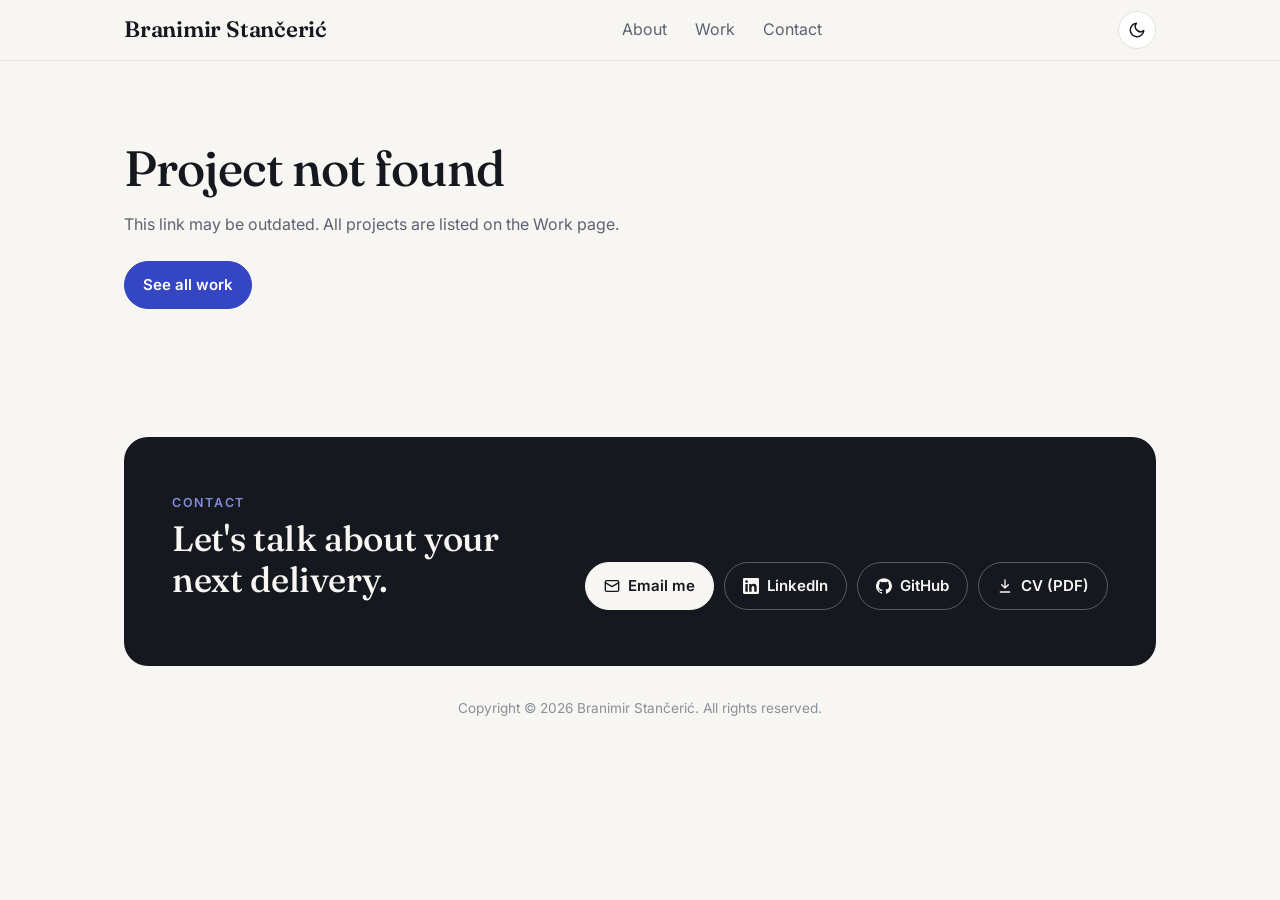
==== case.html @ 0b39896d "Add filters and Selected work to the Work page Show five selected projects as cards and the rest as " ====
<!doctype html>
<html lang="en">
<head>
  <meta charset="utf-8" />
  <meta name="viewport" content="width=device-width, initial-scale=1" />
  <title>Branimir Stančerić</title>
  <meta name="description" content="A project by Branimir Stančerić, Delivery Manager and IT Project Manager." />
  <meta property="og:image" content="https://branimirstanceric.github.io/cv/assets/profile.jpg" />
  <link rel="icon" type="image/png" sizes="64x64" href="favicon.png" />
  <link rel="apple-touch-icon" href="apple-touch-icon.png" />

  <!-- Apply the saved or system theme before first paint -->
  <script>
    (function(){
      var t = null;
      try { t = localStorage.getItem('theme'); } catch(e) {}
      if(t !== 'light' && t !== 'dark') t = window.matchMedia('(prefers-color-scheme: dark)').matches ? 'dark' : 'light';
      document.documentElement.setAttribute('data-theme', t);
    })();
  </script>

  <link rel="preconnect" href="https://fonts.googleapis.com" />
  <link rel="preconnect" href="https://fonts.gstatic.com" crossorigin />
  <link href="https://fonts.googleapis.com/css2?family=Fraunces:opsz,wght@9..144,500;9..144,600&family=Inter:wght@400;500;600;700&display=swap" rel="stylesheet" />
  <!-- Bump ?v= whenever style.css or common.js changes, so browsers don't mix old and new files -->
  <link rel="stylesheet" href="style.css?v=24" />
</head>

<body>
  <!--
    One template for every case study: case.html?id=<page link>.
    The content comes from content/case-studies.json (edit it in Pages CMS).
  -->
  <header class="topbar">
    <div class="container topbar-inner">
      <a class="brand" href="index.html" data-field="name">Branimir Stančerić</a>
      <nav class="nav" id="site-nav" aria-label="Primary navigation">
        <a href="index.html">About</a>
        <a href="work.html">Work</a>
        <a href="#contact">Contact</a>
      </nav>
      <div class="topbar-actions">
        <button class="theme-btn" id="theme-btn" type="button" aria-label="Switch light or dark theme">
          <svg class="icon-moon" viewBox="0 0 24 24" fill="none" stroke="currentColor" stroke-width="2" stroke-linecap="round" stroke-linejoin="round" aria-hidden="true"><path d="M21 12.8A9 9 0 1 1 11.2 3a7 7 0 0 0 9.8 9.8z"/></svg>
          <svg class="icon-sun" viewBox="0 0 24 24" fill="none" stroke="currentColor" stroke-width="2" stroke-linecap="round" stroke-linejoin="round" aria-hidden="true"><circle cx="12" cy="12" r="4"/><path d="M12 2v2M12 20v2M4.9 4.9l1.4 1.4M17.7 17.7l1.4 1.4M2 12h2M20 12h2M4.9 19.1l1.4-1.4M17.7 6.3l1.4-1.4"/></svg>
        </button>
        <button class="menu-btn" id="menu-btn" type="button" aria-label="Open menu" aria-expanded="false" aria-controls="site-nav">
          <svg class="icon-menu" viewBox="0 0 24 24" fill="none" stroke="currentColor" stroke-width="2" stroke-linecap="round" aria-hidden="true"><path d="M4 7h16M4 12h16M4 17h16"/></svg>
          <svg class="icon-close" viewBox="0 0 24 24" fill="none" stroke="currentColor" stroke-width="2" stroke-linecap="round" aria-hidden="true"><path d="M6 6l12 12M18 6L6 18"/></svg>
        </button>
      </div>
    </div>
  </header>

  <main>
    <div class="container" id="case"></div>

    <!-- Contact -->
    <div class="container">
      <section class="contact" id="contact">
        <div>
          <div class="eyebrow">Contact</div>
          <h2 class="section-title">Let's talk about your next delivery.</h2>
          <p data-field="contact_intro"></p>
        </div>
        <div class="contact-links" id="contact-list"></div>
      </section>
    </div>
  </main>

  <footer>
    <div class="container">Copyright © <span id="year"></span> <span data-field="name"></span>. All rights reserved.</div>
  </footer>

  <script src="common.js?v=24"></script>
  <script>
    (function(){
      const { el, icon, ICONS, list, statFor, withJobLogos, caseId, caseUrl, caseMeta, load, fillFields, contactButtons, showError, asset } = window.Site;
      const root = document.getElementById('case');
      const wanted = new URLSearchParams(location.search).get('id') || '';

      function section(title, ...content){
        const body = content.flat().filter(Boolean);
        if(!body.length) return null;
        return el('section', { class: 'cs-section' }, el('h2', {}, title), ...body);
      }

      function bullets(items){
        const xs = list(items);
        return xs.length ? el('ul', { class: 'cs-list' }, xs.map(x => el('li', {}, x))) : null;
      }

      function para(text){
        // Blank lines in a text field become separate paragraphs
        return (text || '').split(/\n\s*\n/).map(s => s.trim()).filter(Boolean).map(s => el('p', {}, s));
      }

      function renderNotFound(){
        root.append(el('div', { class: 'not-found' },
          el('h1', { class: 'cs-title' }, 'Project not found'),
          el('p', {}, 'This link may be outdated. All projects are listed on the Work page.'),
          el('a', { class: 'btn primary', href: 'work.html' }, 'See all work')
        ));
      }

      function renderCase(cases, index){
        const c = cases[index];
        const stat = statFor(c);

        if(c.summary) document.querySelector('meta[name="description"]').setAttribute('content', c.summary);

        const head = el('header', { class: 'cs-head' },
          caseMeta(c),
          el('h1', { class: 'cs-title' }, c.title),
          c.summary ? el('p', { class: 'cs-lead' }, c.summary) : null,
          el('div', { class: 'case-tags' }, list(c.tags).map(t => el('span', { class: 'pill' }, t)))
        );

        const result = c.impact ? el('div', { class: 'cs-result' },
          stat ? el('div', { class: 'num' }, stat) : null,
          el('div', {}, el('div', { class: 'label' }, 'Key result'), el('div', { class: 'txt' }, c.impact))
        ) : null;

        const phases = list(c.phases).map((ph, i) => el('div', { class: 'phase' },
          el('h3', {}, el('span', { class: 'phase-num' }, String(i + 1).padStart(2, '0')), ph.title),
          bullets(ph.points)
        ));

        const images = list(c.images).filter(im => im.image).map(im => el('figure', {},
          el('img', { src: asset(im.image), alt: im.caption || c.title, loading: 'lazy' }),
          im.caption ? el('figcaption', {}, im.caption) : null
        ));

        const main = el('div', { class: 'cs-main' },
          section('The challenge', para(c.problem)),
          section('Why it mattered', para(c.why)),
          section('What I did', para(c.approach), phases),
          section('Results', bullets(c.results), para(c.outcome)),
          section('Lessons learned', para(c.lessons)),
          images.length ? el('div', { class: 'gallery' }, images) : null
        );

        const roles = list(c.my_role);
        const contextPoints = list(c.context_points);
        const aside = el('aside', { class: 'cs-aside', 'aria-label': 'Project details' },
          roles.length ? el('div', {}, el('h4', {}, 'My role'), bullets(roles)) : null,
          (c.context || contextPoints.length) ? el('div', {}, el('h4', {}, 'Context'), c.context ? el('p', {}, c.context) : null, bullets(contextPoints)) : null,
          list(c.categories).length ? el('div', {}, el('h4', {}, 'Areas'), el('div', { class: 'case-tags' }, list(c.categories).map(t => el('span', { class: 'pill' }, t)))) : null
        );

        const prev = cases[index - 1];
        const next = cases[index + 1];
        const pager = el('nav', { class: 'cs-pager', 'aria-label': 'More projects' },
          prev ? el('a', { href: caseUrl(prev) }, el('div', { class: 'dir' }, '← Previous'), el('div', { class: 'name' }, prev.title)) : null,
          next ? el('a', { class: 'next', href: caseUrl(next) }, el('div', { class: 'dir' }, 'Next →'), el('div', { class: 'name' }, next.title)) : null
        );

        root.append(...[
          el('a', { class: 'back', href: 'work.html' }, icon(ICONS.left), 'All work'),
          head,
          result,
          el('div', { class: 'cs-grid' }, main, aside.childElementCount ? aside : null),
          pager
        ].filter(Boolean));
      }

      const profile = load('content/profile.json').then(p => {
        fillFields(p);
        document.getElementById('contact-list').append(...contactButtons(p));
      }).catch(err => showError('contact-list', err));

      const cases = load('content/case-studies.json');
      // Only needed for employer logos, so a failure here must not block the page
      const jobs = load('content/experience.json').then(e => list(e.jobs)).catch(() => []);

      Promise.all([cases, profile, jobs]).then(([data, , jobList]) => {
        const all = withJobLogos(list(data.cases), jobList);
        const target = caseId({ id: wanted });
        const index = target ? all.findIndex(c => caseId(c) === target) : -1;
        if(index < 0) renderNotFound();
        else renderCase(all, index);
      }).catch(err => showError('case', err));
    })();
  </script>

  <!-- Visitor statistics (GoatCounter, cookie-free): https://branimir.goatcounter.com -->
  <script data-goatcounter="https://branimir.goatcounter.com/count" async src="https://gc.zgo.at/count.js"></script>
</body>
</html>
---- style.css ----
/* Shared styles for index.html and case.html */

:root{
  --bg: #f7f6f2;
  --paper: #ffffff;
  --sunken: #efede7;
  --ink: #15181f;
  --muted: #5c6370;
  --faint: #8a909b;
  --hair: #e4e1d9;

  --accent: #3446c4;
  --accent-ink: #ffffff;
  --accent-soft: #e9ecfb;
  --good: #1f8a5b;

  --shadow: 0 1px 2px rgba(20,22,30,0.04), 0 8px 24px rgba(20,22,30,0.06);
  --r-lg: 18px;
  --r-md: 12px;
  --r-pill: 999px;

  --serif: "Fraunces", Georgia, "Times New Roman", serif;
  --sans: "Inter", ui-sans-serif, system-ui, -apple-system, "Segoe UI", Roboto, Arial, sans-serif;
  --t: 160ms ease-out;
}

[data-theme="dark"]{
  --bg: #0f1115;
  --paper: #171a20;
  --sunken: #13161b;
  --ink: #eceef2;
  --muted: #a2a8b3;
  --faint: #767d89;
  --hair: #272b33;

  --accent: #8fa0ff;
  --accent-ink: #0f1115;
  --accent-soft: #1d2340;
  --good: #4cc38a;

  --shadow: 0 1px 2px rgba(0,0,0,0.3), 0 8px 24px rgba(0,0,0,0.25);
}

*{ box-sizing: border-box; margin: 0; padding: 0; }
html{ scroll-behavior: smooth; scroll-padding-top: 76px; }
body{
  font-family: var(--sans);
  color: var(--ink);
  background: var(--bg);
  line-height: 1.6;
  -webkit-font-smoothing: antialiased;
}
a{ color: inherit; }
button{ font: inherit; color: inherit; }
:focus-visible{ outline: 2px solid var(--accent); outline-offset: 2px; border-radius: 6px; }
[hidden]{ display: none !important; }

.container{
  max-width: 1080px;
  margin: 0 auto;
  padding: 0 24px;
}
@media (max-width: 600px){ .container{ padding: 0 16px; } }

/* Top bar */
.topbar{
  position: sticky;
  top: 0;
  z-index: 50;
  background: color-mix(in srgb, var(--bg) 85%, transparent);
  backdrop-filter: blur(12px);
  border-bottom: 1px solid var(--hair);
}
.topbar-inner{
  height: 60px;
  display: flex;
  align-items: center;
  justify-content: space-between;
  gap: 16px;
}
.brand{
  font-family: var(--serif);
  font-weight: 600;
  font-size: 1.4rem;
  letter-spacing: -0.01em;
  text-decoration: none;
  white-space: nowrap;
}
@media (max-width: 600px){ .brand{ font-size: 1.2rem; } }
.nav{
  display: flex;
  gap: 4px;
  font-size: 1rem;
}
.nav a{
  text-decoration: none;
  color: var(--muted);
  padding: 6px 12px;
  border-radius: var(--r-pill);
  transition: color var(--t), background-color var(--t);
}
.nav a:hover{ color: var(--ink); background: var(--sunken); }

.topbar-actions{ display: flex; align-items: center; gap: 8px; }

/* Phone menu: the links fold into a dropdown under the top bar, opened by the menu button */
@media (max-width: 760px){
  .nav{
    display: none;
    position: absolute;
    top: 100%;
    left: 0;
    right: 0;
    flex-direction: column;
    gap: 4px;
    padding: 8px 16px 16px;
    background: var(--bg);
    border-bottom: 1px solid var(--hair);
    box-shadow: 0 12px 24px rgba(0,0,0,0.08);
  }
  .topbar.menu-open .nav{ display: flex; }
  .nav a{ padding: 12px 14px; font-size: 1.05rem; border-radius: var(--r-md); }
}
.menu-btn .icon-close, .topbar.menu-open .menu-btn .icon-menu{ display: none; }
.topbar.menu-open .menu-btn .icon-close{ display: block; }

.theme-btn, .menu-btn{
  border: 1px solid var(--hair);
  background: var(--paper);
  border-radius: var(--r-pill);
  width: 38px;
  height: 38px;
  display: grid;
  place-items: center;
  cursor: pointer;
  transition: background-color var(--t);
}
.theme-btn:hover, .menu-btn:hover{ background: var(--sunken); }
.theme-btn svg, .menu-btn svg{ width: 18px; height: 18px; }
/* Menu button only on phones (after the shared button rule, so it wins) */
.menu-btn{ display: none; }
@media (max-width: 760px){ .menu-btn{ display: grid; } }
[data-theme="dark"] .icon-moon, [data-theme="light"] .icon-sun{ display: none; }

/* Buttons */
.btn{
  display: inline-flex;
  align-items: center;
  gap: 8px;
  padding: 11px 18px;
  border-radius: var(--r-pill);
  font-weight: 600;
  font-size: 0.94rem;
  text-decoration: none;
  border: 1px solid var(--hair);
  background: var(--paper);
  transition: transform 120ms ease-out, background-color var(--t), border-color var(--t);
}
.btn:hover{ transform: translateY(-1px); border-color: var(--faint); }
.btn svg{ width: 16px; height: 16px; flex: none; }
.btn.primary{
  background: var(--accent);
  border-color: var(--accent);
  color: var(--accent-ink);
}
.btn.primary:hover{ border-color: var(--accent); filter: brightness(1.08); }

.pill{
  display: inline-block;
  font-size: 0.85rem;
  padding: 4px 10px;
  border-radius: var(--r-pill);
  background: var(--sunken);
  color: var(--muted);
  white-space: nowrap;
}

.eyebrow{
  font-size: 0.78rem;
  font-weight: 600;
  text-transform: uppercase;
  letter-spacing: 0.14em;
  color: var(--accent);
  margin-bottom: 6px;
}
.section-title{
  font-family: var(--serif);
  font-weight: 500;
  font-size: clamp(1.7rem, 3vw, 2.2rem);
  line-height: 1.15;
  letter-spacing: -0.01em;
}

.ongoing{
  display: inline-flex;
  align-items: center;
  gap: 6px;
  color: var(--good);
  font-weight: 600;
}
.ongoing::before{
  content: "";
  width: 6px;
  height: 6px;
  border-radius: 50%;
  background: currentColor;
}

/* Hero (home) */
/* Intro on a full-width photo; .hero-bg is taller than the section so it can move (parallax) without showing edges */
.hero-photo{
  position: relative;
  overflow: hidden;
  isolation: isolate;
  min-height: min(84vh, 720px);
  display: flex;
  align-items: center;
  padding: 96px 0;
  background: #14161b;
}
.hero-clip{
  position: absolute;
  inset: 0;
  overflow: hidden;
  z-index: -1;
  /* Dark until the photo fades in, so the white name stays readable on a slow connection */
  background: #14161b;
}
.hero-bg{
  position: absolute;
  left: 0;
  right: 0;
  top: -20%;
  height: 140%;
  will-change: transform;
}
.hero-bg img{
  width: 100%;
  height: 100%;
  object-fit: cover;
  object-position: 70% 45%;
  display: block;
  /* Hidden until the chosen photo has loaded, then faded in (see showHeroPhoto in index.html) */
  opacity: 0;
  transition: opacity 0.5s ease-out;
}
.hero-bg img.loaded{ opacity: 1; }
/* Darkens the left side, where the text sits, and leaves the face on the right visible */
.hero-bg::after{
  content: "";
  position: absolute;
  inset: 0;
  /* Deep and even behind the text column, then fading out towards the right */
  background: linear-gradient(90deg, rgba(10,12,18,0.9) 0%, rgba(10,12,18,0.84) 38%, rgba(10,12,18,0.55) 60%, rgba(10,12,18,0.15) 100%);
}
.hero-content{ position: relative; width: 100%; }
.hero-content > *{ max-width: 640px; }
.kicker{
  display: inline-flex;
  align-items: center;
  gap: 8px;
  font-size: 0.85rem;
  color: var(--muted);
  margin-bottom: 20px;
}
.dot{
  width: 8px;
  height: 8px;
  border-radius: 50%;
  background: var(--good);
  box-shadow: 0 0 0 4px color-mix(in srgb, var(--good) 20%, transparent);
}
.hero-title{
  font-family: var(--serif);
  font-weight: 500;
  font-size: clamp(2.1rem, 4.6vw, 3.4rem);
  line-height: 1.08;
  letter-spacing: -0.02em;
  margin-bottom: 20px;
  text-wrap: balance;
}
.hero-title .accent{
  color: var(--accent);
}
.hero-intro{
  font-size: 1.1rem;
  color: var(--muted);
  max-width: 62ch;
  margin-bottom: 28px;
}
/* Small personal line (hobbies) under the intro */
.hero-note{
  font-size: 1rem;
  color: var(--faint);
  max-width: 62ch;
  margin: -14px 0 28px;
}
.hero-actions{
  display: flex;
  flex-wrap: wrap;
  gap: 10px;
}
.hero-facts:empty{ display: none; }
.hero-facts{
  margin-top: 28px;
  display: flex;
  flex-wrap: wrap;
  gap: 8px 24px;
  font-size: 0.92rem;
  color: var(--muted);
}
.hero-facts strong{ color: var(--ink); font-weight: 600; }

/* Light text on the photo, the same in light and dark mode */
/* A soft shadow lifts the letters off bright spots in the photo */
.hero-photo .hero-content{ text-shadow: 0 1px 2px rgba(0,0,0,0.35), 0 2px 16px rgba(0,0,0,0.3); }
.hero-photo .btn{ text-shadow: none; }
.hero-photo .kicker{ color: rgba(255,255,255,0.86); }
.hero-photo .hero-title{ color: #fff; }
.hero-photo .hero-title .accent{ color: #c3ccff; }
.hero-photo .hero-intro{ color: rgba(255,255,255,0.92); }
.hero-photo .hero-note{ color: rgba(255,255,255,0.74); }
.hero-photo .hero-facts, .hero-photo .hero-facts strong{ color: #fff; }
.hero-photo .btn:not(.primary){
  background: rgba(255,255,255,0.08);
  color: #fff;
  border-color: rgba(255,255,255,0.45);
}
.hero-photo .btn:not(.primary):hover{ border-color: #fff; }
.hero-photo .btn.primary{ background: #3446c4; border-color: #3446c4; color: #fff; }

/* Phones: first screen is the photo with only the name on it, so the face stays visible;
   the longer text follows below on the normal page background. */
@media (max-width: 760px){
  .hero-photo{
    --stage: max(440px, calc(100vh - 130px));
    display: block;
    min-height: 0;
    padding: 0;
    background: transparent;
  }
  @supports (height: 100svh){
    .hero-photo{ --stage: max(440px, calc(100svh - 130px)); }
  }
  .hero-clip{ bottom: auto; height: var(--stage); }
  /* Keeps the face (right side of the wide photo) in the narrow phone frame */
  .hero-bg img{ object-position: 90% 45%; }
  /* Only the bottom is darkened, behind the name */
  .hero-bg::after{ background: linear-gradient(180deg, rgba(10,12,18,0) 50%, rgba(10,12,18,0.85) 100%); }
  .hero-lead{
    min-height: var(--stage);
    display: flex;
    flex-direction: column;
    justify-content: flex-end;
    align-items: flex-start;
    padding-bottom: 22px;
  }
  .hero-photo .kicker{ margin-bottom: 10px; }
  .hero-photo .hero-title{ margin-bottom: 0; }
  .hero-details{ padding-top: 28px; text-shadow: none; }
  .hero-photo .hero-intro{ color: var(--ink); }
  .hero-photo .hero-note{ color: var(--muted); }
  .hero-photo .hero-facts, .hero-photo .hero-facts strong{ color: var(--ink); }
  .hero-photo .btn:not(.primary){ background: var(--paper); color: var(--ink); border-color: var(--hair); }
  .hero-photo .btn:not(.primary):hover{ border-color: var(--faint); }
}

/* Photo on its own, no frame; badges/facts below it only if filled in */
.avatar{
  width: 100%;
  aspect-ratio: 1 / 1;
  border-radius: var(--r-lg);
  overflow: hidden;
  background: var(--sunken);
  margin-bottom: 16px;
  display: grid;
  place-items: center;
  color: var(--faint);
  font-size: 0.85rem;
}
.avatar img{ width: 100%; height: 100%; object-fit: cover; display: block; }
.profile-name{
  font-family: var(--serif);
  font-weight: 600;
  font-size: 1.25rem;
  line-height: 1.2;
}
.profile-role{
  color: var(--muted);
  font-size: 0.9rem;
  margin-top: 2px;
}
.badges{
  display: flex;
  flex-wrap: wrap;
  gap: 6px;
  margin-top: 14px;
}
.facts{
  margin-top: 16px;
  border-top: 1px solid var(--hair);
  padding-top: 12px;
  display: grid;
  gap: 6px;
  font-size: 0.88rem;
}
.facts div{ display: flex; justify-content: space-between; gap: 12px; }
.facts dt{ color: var(--faint); }
.facts dd{ text-align: right; }
.avatar:last-child{ margin-bottom: 0; }
@media (max-width: 860px){
  .profile-card{ max-width: 320px; }
}

/* Results strip (home) */
.results{
  display: grid;
  grid-template-columns: repeat(auto-fit, minmax(220px, 1fr));
  border-top: 1px solid var(--hair);
  border-bottom: 1px solid var(--hair);
}
.result{
  padding: 24px 24px 24px 0;
  text-decoration: none;
}
.result + .result{ padding-left: 24px; border-left: 1px solid var(--hair); }
@media (max-width: 720px){
  .result, .result + .result{ padding: 18px 0; border-left: 0; }
  .result + .result{ border-top: 1px solid var(--hair); }
}
.result-num{
  font-family: var(--serif);
  font-size: 2.6rem;
  line-height: 1;
  color: var(--accent);
  margin-bottom: 8px;
}
.result-text{ font-size: 0.92rem; color: var(--muted); }
.result-text strong{ color: var(--ink); font-weight: 600; display: block; }
a.result:hover .result-text strong{ text-decoration: underline; text-underline-offset: 3px; }

/* Sections */
.section{ padding: 72px 0 0; }
@media (max-width: 600px){ .section{ padding-top: 52px; } }
/* Current page in the menu */
.nav a[aria-current="page"]{ color: var(--ink); background: var(--sunken); }
.section-head{
  display: flex;
  align-items: end;
  justify-content: space-between;
  gap: 16px;
  flex-wrap: wrap;
  margin-bottom: 24px;
}

/* Filters */
.toolbar{
  display: flex;
  flex-wrap: wrap;
  gap: 10px;
  align-items: center;
  margin-bottom: 18px;
}
.search{
  flex: 0 1 280px;
  display: flex;
  align-items: center;
  gap: 8px;
  background: var(--paper);
  border: 1px solid var(--hair);
  border-radius: var(--r-pill);
  padding: 8px 14px;
  color: var(--faint);
}
.search:focus-within{ border-color: var(--accent); }
.search svg{ width: 16px; height: 16px; flex: none; }
.search input{
  border: 0;
  outline: 0;
  background: transparent;
  width: 100%;
  font: inherit;
  font-size: 0.92rem;
  color: var(--ink);
}
.chips{ display: flex; flex-wrap: wrap; gap: 6px; }
.chip{
  border: 1px solid var(--hair);
  background: transparent;
  color: var(--muted);
  border-radius: var(--r-pill);
  padding: 7px 14px;
  font-size: 0.88rem;
  cursor: pointer;
  transition: background-color var(--t), color var(--t), border-color var(--t);
}
.chip:hover{ color: var(--ink); border-color: var(--faint); }
.chip.active{
  background: var(--ink);
  border-color: var(--ink);
  color: var(--bg);
}
.count{ font-size: 0.88rem; color: var(--faint); margin-left: auto; }

/* Case study cards (home) */
.feed{ display: grid; gap: 14px; }
.case{
  position: relative;
  background: var(--paper);
  border: 1px solid var(--hair);
  border-radius: var(--r-lg);
  box-shadow: var(--shadow);
  padding: 24px;
  display: grid;
  grid-template-columns: minmax(0, 1fr) 210px;
  gap: 24px;
  transition: border-color var(--t), transform 120ms ease-out;
}
.case:hover{ border-color: var(--faint); transform: translateY(-1px); }
.case:focus-within{ border-color: var(--accent); }
.case-meta{
  display: flex;
  flex-wrap: wrap;
  align-items: center;
  gap: 6px 12px;
  font-size: 0.91rem;
  color: var(--faint);
  margin-bottom: 8px;
}
.case-meta .company{
  color: var(--ink);
  font-weight: 600;
  display: inline-flex;
  align-items: center;
  gap: 10px;
}
/* Company logo: fixed height, width follows the logo's shape. The logo fills the tile edge to edge,
   so logos with their own background (dark wordmarks) show it; transparent ones sit on white. */
.logo-tile{
  height: 32px;
  min-width: 32px;
  max-width: 172px;
  flex: none;
  border-radius: 7px;
  background: #fff;
  border: 1px solid var(--hair);
  display: inline-flex;
  align-items: center;
  justify-content: center;
  overflow: hidden;
}
.logo-tile img{
  height: 100%;
  width: auto;
  max-width: 100%;
  object-fit: cover;
  display: block;
}
.case-title{
  font-family: var(--serif);
  font-weight: 600;
  font-size: 1.35rem;
  line-height: 1.25;
  margin-bottom: 6px;
}
.case-link{ text-decoration: none; }
.case-link:focus-visible{ outline: none; }
/* Makes the whole card clickable */
.case-link::after{
  content: "";
  position: absolute;
  inset: 0;
  border-radius: var(--r-lg);
}
.case-summary{ color: var(--muted); }
.case-context{ color: var(--faint); font-size: 0.88rem; margin-top: 6px; }
.case-tags{ display: flex; flex-wrap: wrap; gap: 6px; margin-top: 14px; }
.case-more{
  display: inline-flex;
  align-items: center;
  gap: 6px;
  margin-top: 16px;
  font-size: 0.9rem;
  font-weight: 600;
  color: var(--accent);
}
.case-more svg{ width: 16px; height: 16px; transition: transform var(--t); }
.case:hover .case-more svg{ transform: translateX(3px); }

.case-stat{
  border-left: 1px solid var(--hair);
  padding-left: 24px;
  display: flex;
  flex-direction: column;
  justify-content: center;
}
.case-stat .num{
  font-family: var(--serif);
  font-size: 2.6rem;
  line-height: 1;
  color: var(--accent);
  margin-bottom: 8px;
}
/* Wordier numbers like "5 markets" stay on one line */
.case-stat .num-long{ font-size: 1.9rem; white-space: nowrap; }
.case-stat .txt{ font-size: 0.94rem; color: var(--muted); }
.case-stat.pending .txt{ color: var(--faint); font-style: italic; }
@media (max-width: 720px){
  .case{ grid-template-columns: minmax(0, 1fr); gap: 16px; padding: 20px; }
  .case-stat{ border-left: 0; border-top: 1px solid var(--hair); padding: 16px 0 0; }
  .case-stat .num{ font-size: 2.1rem; }
}
/* Work page: filters, selected work and the compact project list */
.work-filters{ margin-bottom: 36px; }
.work-section{ margin-bottom: 40px; }
.work-section[hidden]{ display: none; }
.work-heading{
  font-family: var(--serif);
  font-weight: 600;
  font-size: 1.4rem;
  line-height: 1.25;
  margin-bottom: 16px;
}
.case-rows{
  background: var(--paper);
  border: 1px solid var(--hair);
  border-radius: var(--r-lg);
  box-shadow: var(--shadow);
  overflow: hidden;
}
.case-row{
  position: relative;
  display: grid;
  grid-template-columns: 96px minmax(0, 1fr) 170px 20px;
  align-items: center;
  gap: 18px;
  padding: 16px 20px;
  transition: background-color var(--t);
}
.case-row + .case-row{ border-top: 1px solid var(--hair); }
.case-row:hover{ background: var(--sunken); }
.case-row:focus-within{ background: var(--accent-soft); }
.case-row .case-link::after{ border-radius: 0; }
.row-logo{ display: flex; align-items: center; min-width: 0; }
/* Wide logos shrink to fit the column instead of being cropped */
.row-logo .logo-tile{ max-width: 96px; }
.row-logo .logo-tile img{ height: auto; max-height: 100%; object-fit: contain; }
.row-title{
  font-family: var(--serif);
  font-weight: 600;
  font-size: 1.08rem;
  line-height: 1.3;
}
.row-summary{ color: var(--muted); font-size: 0.92rem; margin-top: 2px; }
.row-meta{
  display: flex;
  flex-direction: column;
  gap: 2px;
  font-size: 0.86rem;
  color: var(--faint);
}
.row-meta .company{ color: var(--ink); font-weight: 600; }
.row-arrow{ color: var(--accent); display: flex; transition: transform var(--t); }
.row-arrow svg{ width: 18px; height: 18px; }
.case-row:hover .row-arrow{ transform: translateX(3px); }
@media (max-width: 720px){
  .case-row{
    grid-template-columns: minmax(0, 1fr) 20px;
    gap: 8px 12px;
    padding: 16px;
  }
  .row-logo{ grid-column: 1; }
  .row-main{ grid-column: 1; }
  .row-meta{ grid-column: 1; flex-direction: row; flex-wrap: wrap; gap: 2px 10px; }
  .row-arrow{ grid-column: 2; grid-row: 1 / span 3; }
}

.empty{
  padding: 32px;
  text-align: center;
  color: var(--faint);
  border: 1px dashed var(--hair);
  border-radius: var(--r-lg);
}
.all-work-link{
  display: inline-block;
  margin-top: 18px;
  font-size: 0.92rem;
  font-weight: 600;
  color: var(--accent);
  text-decoration: none;
}
.all-work-link:hover{ text-decoration: underline; text-underline-offset: 3px; }

/* Experience timeline (home) */
.jobs{ list-style: none; border-top: 1px solid var(--hair); }
.job{
  display: grid;
  grid-template-columns: 170px minmax(0, 1fr);
  gap: 8px 32px;
  padding: 26px 0;
  border-bottom: 1px solid var(--hair);
}
.job-period{
  font-size: 0.9rem;
  color: var(--faint);
  padding-top: 6px;
  font-variant-numeric: tabular-nums;
}
.job-head{ display: flex; align-items: center; gap: 12px; }
.job-role{ font-size: 1.05rem; font-weight: 600; line-height: 1.3; }
.job-company{ font-size: 0.92rem; color: var(--muted); }
.job-summary{ color: var(--muted); margin-top: 10px; max-width: 64ch; }
.job-projects{
  list-style: none;
  margin-top: 12px;
  display: grid;
  gap: 6px;
}
/* Inline so the arrow follows the last word when a long title wraps */
.job-projects a{
  display: inline;
  font-size: 0.95rem;
  font-weight: 500;
  color: var(--accent);
  text-decoration: none;
}
.job-projects a:hover{ text-decoration: underline; text-underline-offset: 3px; }
.job-projects svg{ width: 15px; height: 15px; margin-left: 6px; vertical-align: -2px; transition: transform var(--t); }
.job-projects a:hover svg{ transform: translateX(3px); }
@media (max-width: 600px){
  .job{ grid-template-columns: minmax(0, 1fr); padding: 22px 0; }
  .job-period{ padding-top: 0; }
}

/* Capabilities (home) */
.caps{
  display: grid;
  grid-template-columns: repeat(2, minmax(0, 1fr));
  gap: 0 48px;
}
@media (max-width: 720px){ .caps{ grid-template-columns: minmax(0, 1fr); } }
.cap{
  display: grid;
  grid-template-columns: 44px minmax(0, 1fr);
  padding: 22px 0;
  border-top: 1px solid var(--hair);
}
.cap-num{
  font-family: var(--serif);
  color: var(--accent);
  font-size: 1.1rem;
}
.cap h3{ font-size: 1.05rem; font-weight: 600; margin-bottom: 4px; }
.cap p{ color: var(--muted); font-size: 1rem; }

.tools{ display: flex; flex-wrap: wrap; gap: 8px; }
.tools .pill{
  font-size: 0.9rem;
  padding: 7px 14px;
  background: var(--paper);
  border: 1px solid var(--hair);
  color: var(--ink);
}

/* Case study page */
.back{
  display: inline-flex;
  align-items: center;
  gap: 6px;
  margin: 32px 0 0;
  font-size: 0.9rem;
  font-weight: 600;
  color: var(--muted);
  text-decoration: none;
}
.back:hover{ color: var(--ink); }
.back svg{ width: 16px; height: 16px; }

.cs-head{ padding: 28px 0 36px; max-width: 820px; }
.cs-head .case-meta{ font-size: 0.92rem; margin-bottom: 14px; }
.cs-head .logo-tile{ height: 44px; min-width: 44px; max-width: 236px; border-radius: 9px; }
.cs-title{
  font-family: var(--serif);
  font-weight: 500;
  font-size: clamp(2rem, 4.4vw, 3.1rem);
  line-height: 1.1;
  letter-spacing: -0.02em;
  margin-bottom: 16px;
  text-wrap: balance;
}
.cs-lead{ font-size: 1.15rem; color: var(--muted); max-width: 62ch; }
/* Work page: Download CV button under the intro line */
.page-actions{ margin-top: 20px; }
.page-actions:not(:has(a:not([hidden]))){ display: none; }
.cs-head .case-tags{ margin-top: 20px; }

.cs-result{
  display: flex;
  align-items: center;
  gap: 28px;
  padding: 28px 32px;
  background: var(--accent-soft);
  border-radius: var(--r-lg);
  margin-bottom: 48px;
}
.cs-result .num{
  font-family: var(--serif);
  font-size: clamp(2.8rem, 6vw, 4rem);
  line-height: 1;
  color: var(--accent);
  flex: none;
}
.cs-result .txt{ font-size: 1.05rem; }
.cs-result .label{
  font-size: 0.78rem;
  font-weight: 600;
  text-transform: uppercase;
  letter-spacing: 0.12em;
  color: var(--accent);
  margin-bottom: 4px;
}
@media (max-width: 600px){
  .cs-result{ flex-direction: column; align-items: flex-start; gap: 12px; padding: 22px; }
}

.cs-grid{
  display: grid;
  grid-template-columns: minmax(0, 1fr) 280px;
  gap: 64px;
  align-items: start;
}
@media (max-width: 860px){
  .cs-grid{ grid-template-columns: minmax(0, 1fr); gap: 40px; }
  .cs-aside{ order: -1; }
}
.cs-main{ display: grid; gap: 44px; max-width: 68ch; }
.cs-section h2{
  font-family: var(--serif);
  font-weight: 600;
  font-size: 1.5rem;
  line-height: 1.2;
  margin-bottom: 12px;
}
.cs-section p{ font-size: 1.05rem; }
.cs-section p + p, .cs-section p + ul, .cs-section ul + p{ margin-top: 12px; }
.cs-list{ list-style: none; display: grid; gap: 10px; }
.cs-list li{
  position: relative;
  padding-left: 22px;
  font-size: 1.02rem;
}
.cs-list li::before{
  content: "";
  position: absolute;
  left: 0;
  top: 0.7em;
  width: 10px;
  height: 2px;
  background: var(--accent);
}
.phase{
  border-left: 2px solid var(--hair);
  padding: 2px 0 2px 20px;
  margin-top: 20px;
}
.phase h3{
  font-size: 1.05rem;
  font-weight: 600;
  margin-bottom: 8px;
}
.phase-num{ color: var(--accent); font-family: var(--serif); margin-right: 8px; }

.gallery{ display: grid; gap: 28px; }
.gallery figure{ margin: 0; }
.gallery img{
  width: 100%;
  display: block;
  border-radius: var(--r-md);
  border: 1px solid var(--hair);
  background: var(--paper);
}
.gallery figcaption{ margin-top: 8px; font-size: 0.88rem; color: var(--faint); }

.cs-aside{
  position: sticky;
  top: 84px;
  background: var(--paper);
  border: 1px solid var(--hair);
  border-radius: var(--r-lg);
  padding: 22px;
  display: grid;
  gap: 22px;
}
@media (max-width: 860px){ .cs-aside{ position: static; } }
.cs-aside h4{
  font-size: 0.78rem;
  font-weight: 600;
  text-transform: uppercase;
  letter-spacing: 0.12em;
  color: var(--faint);
  margin-bottom: 8px;
}
.cs-aside p, .cs-aside li{ font-size: 0.93rem; }
.cs-aside .cs-list{ gap: 8px; }
.cs-aside .cs-list li{ padding-left: 18px; font-size: 0.93rem; }
.cs-aside .cs-list li::before{ width: 8px; top: 0.65em; }

.cs-pager{
  display: grid;
  grid-template-columns: 1fr 1fr;
  gap: 14px;
  margin-top: 72px;
}
.cs-pager a{
  display: block;
  padding: 20px 22px;
  border: 1px solid var(--hair);
  border-radius: var(--r-lg);
  background: var(--paper);
  text-decoration: none;
  transition: border-color var(--t);
}
.cs-pager a:hover{ border-color: var(--faint); }
.cs-pager .dir{ font-size: 0.82rem; color: var(--faint); margin-bottom: 4px; }
.cs-pager .name{ font-family: var(--serif); font-weight: 600; font-size: 1.1rem; line-height: 1.25; }
.cs-pager .next{ text-align: right; grid-column: 2; }
@media (max-width: 600px){
  .cs-pager{ grid-template-columns: minmax(0, 1fr); }
  .cs-pager .next{ grid-column: auto; }
}
.not-found{ padding: 80px 0 40px; }
.not-found p{ color: var(--muted); margin: 12px 0 24px; }

/* Contact */
.contact{
  margin-top: 88px;
  background: var(--ink);
  color: var(--bg);
  border-radius: 24px;
  padding: 56px 48px;
  display: grid;
  grid-template-columns: minmax(0, 1fr) auto;
  gap: 32px;
  align-items: end;
}
.contact .section-title{ color: var(--bg); margin-bottom: 10px; }
.contact p{ color: color-mix(in srgb, var(--bg) 70%, var(--ink)); max-width: 52ch; }
.contact .eyebrow{ color: color-mix(in srgb, var(--accent) 60%, var(--bg)); }
.contact-links{ display: flex; flex-wrap: wrap; gap: 10px; }
.contact .btn{
  background: transparent;
  color: var(--bg);
  border-color: color-mix(in srgb, var(--bg) 30%, var(--ink));
}
.contact .btn.primary{ background: var(--bg); color: var(--ink); border-color: var(--bg); }
@media (max-width: 760px){
  .contact{ grid-template-columns: minmax(0, 1fr); padding: 36px 24px; margin-top: 64px; }
}

footer{
  padding: 32px 0 40px;
  color: var(--faint);
  font-size: 0.85rem;
  text-align: center;
}

.load-error{
  padding: 16px;
  border: 1px dashed var(--hair);
  border-radius: var(--r-md);
  color: var(--muted);
}

@media (prefers-reduced-motion: reduce){
  html{ scroll-behavior: auto; }
  *{ transition: none !important; }
}
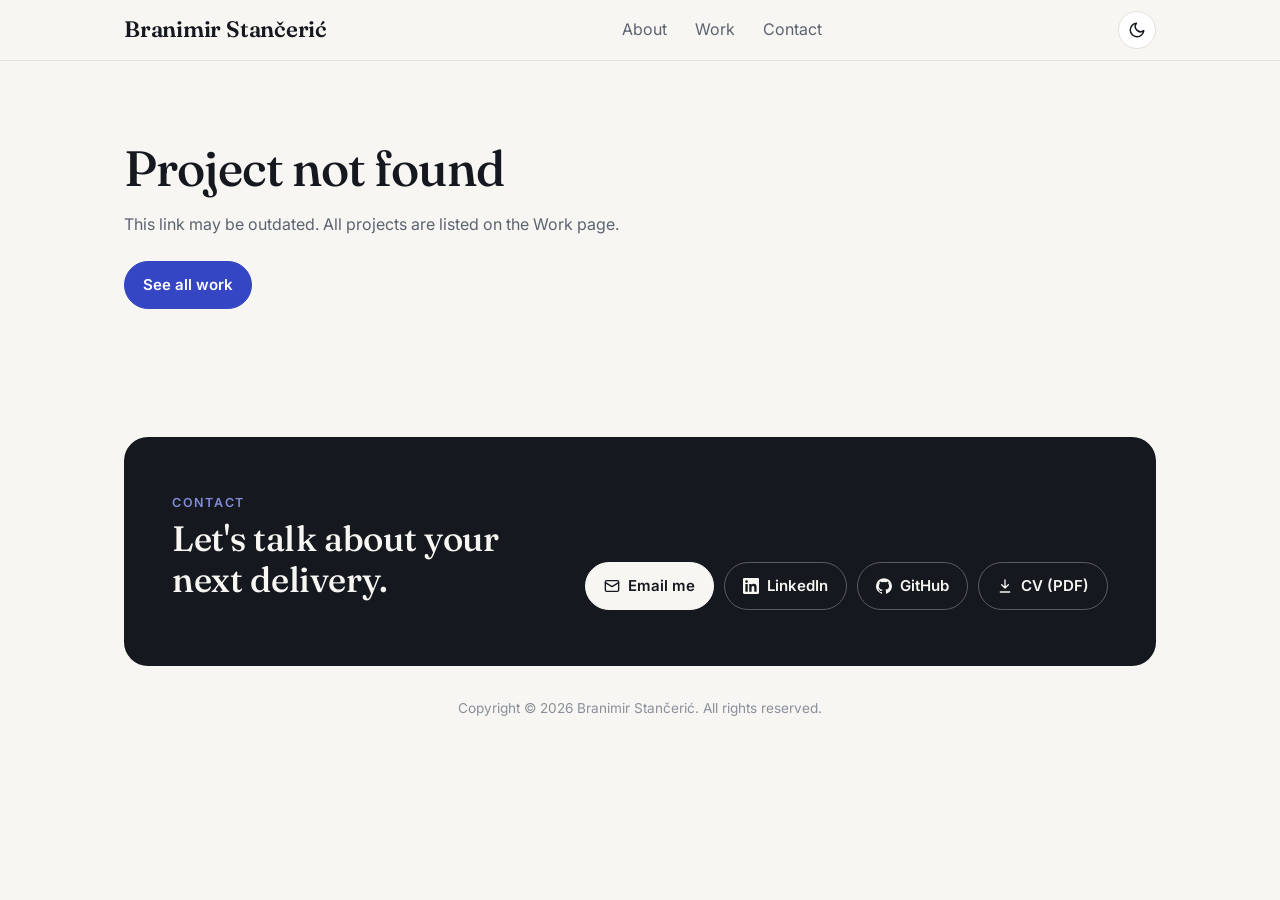
==== commit ee161136: "Apply confirmed CV facts and add two projects Update project facts confirmed in the CV handoff, add " ====
--- a/case.html
+++ b/case.html
@@ -4,7 +4,7 @@
   <meta charset="utf-8" />
   <meta name="viewport" content="width=device-width, initial-scale=1" />
   <title>Branimir Stančerić</title>
-  <meta name="description" content="A project by Branimir Stančerić, Delivery Manager and IT Project Manager." />
+  <meta name="description" content="A project by Branimir Stančerić, IT Project Manager and Delivery Manager." />
   <meta property="og:image" content="https://branimirstanceric.github.io/cv/assets/profile.jpg" />
   <link rel="icon" type="image/png" sizes="64x64" href="favicon.png" />
   <link rel="apple-touch-icon" href="apple-touch-icon.png" />
@@ -69,7 +69,7 @@
   </main>
 
   <footer>
-    <div class="container">Copyright © <span id="year"></span> <span data-field="name"></span>. All rights reserved.</div>
+    <div class="container">Copyright © <span id="year">2026</span> <span data-field="name">Branimir Stančerić</span>. All rights reserved.</div>
   </footer>
 
   <script src="common.js?v=24"></script>
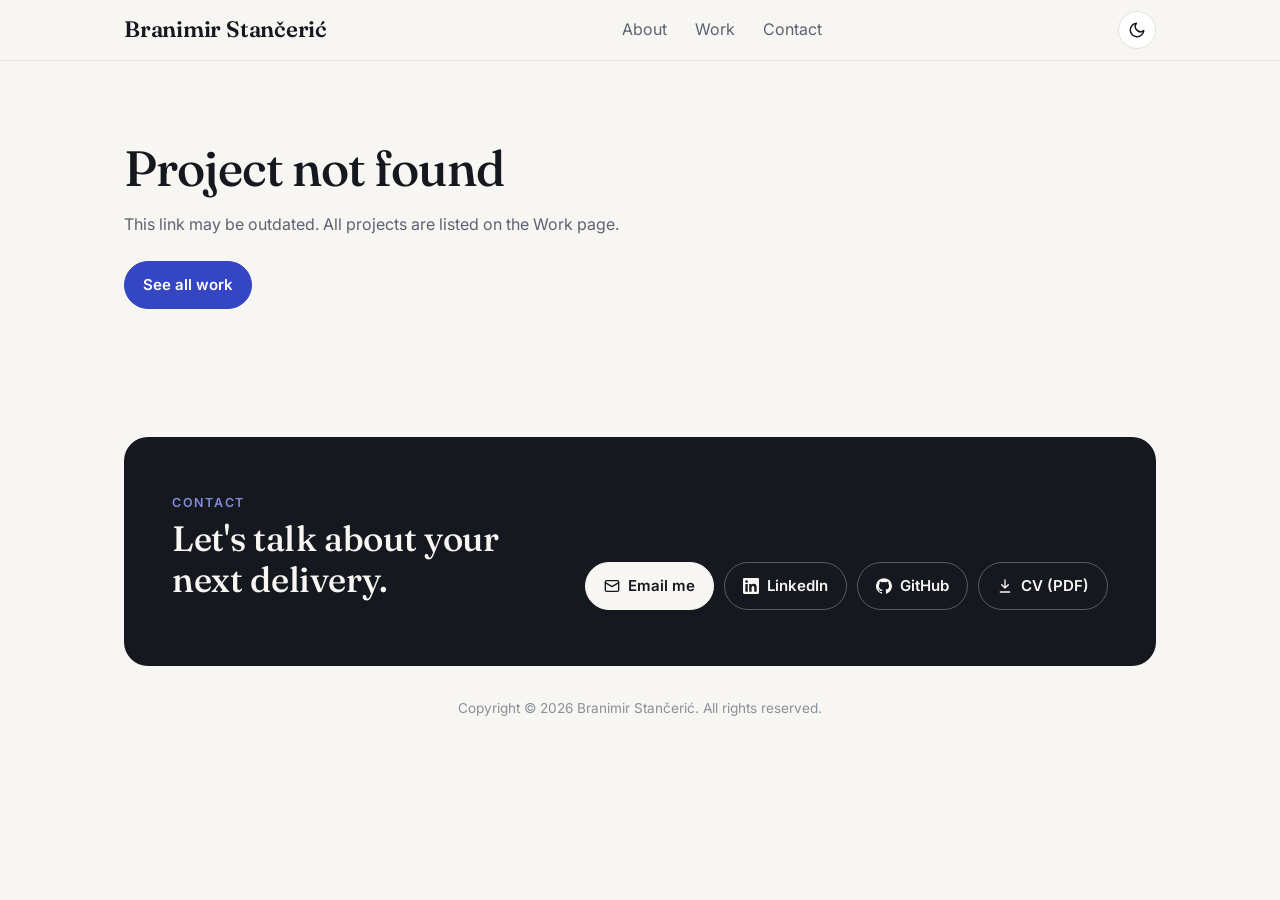
==== commit af0f7e5c: "Unify Selected work text and swap one highlight Show every card outcome in the same upright style, a" ====
--- a/case.html
+++ b/case.html
@@ -23,7 +23,7 @@
   <link rel="preconnect" href="https://fonts.gstatic.com" crossorigin />
   <link href="https://fonts.googleapis.com/css2?family=Fraunces:opsz,wght@9..144,500;9..144,600&family=Inter:wght@400;500;600;700&display=swap" rel="stylesheet" />
   <!-- Bump ?v= whenever style.css or common.js changes, so browsers don't mix old and new files -->
-  <link rel="stylesheet" href="style.css?v=24" />
+  <link rel="stylesheet" href="style.css?v=25" />
 </head>
 
 <body>
@@ -72,7 +72,7 @@
     <div class="container">Copyright © <span id="year">2026</span> <span data-field="name">Branimir Stančerić</span>. All rights reserved.</div>
   </footer>
 
-  <script src="common.js?v=24"></script>
+  <script src="common.js?v=25"></script>
   <script>
     (function(){
       const { el, icon, ICONS, list, statFor, withJobLogos, caseId, caseUrl, caseMeta, load, fillFields, contactButtons, showError, asset } = window.Site;
--- a/style.css
+++ b/style.css
@@ -604,7 +604,6 @@
 /* Wordier numbers like "5 markets" stay on one line */
 .case-stat .num-long{ font-size: 1.9rem; white-space: nowrap; }
 .case-stat .txt{ font-size: 0.94rem; color: var(--muted); }
-.case-stat.pending .txt{ color: var(--faint); font-style: italic; }
 @media (max-width: 720px){
   .case{ grid-template-columns: minmax(0, 1fr); gap: 16px; padding: 20px; }
   .case-stat{ border-left: 0; border-top: 1px solid var(--hair); padding: 16px 0 0; }
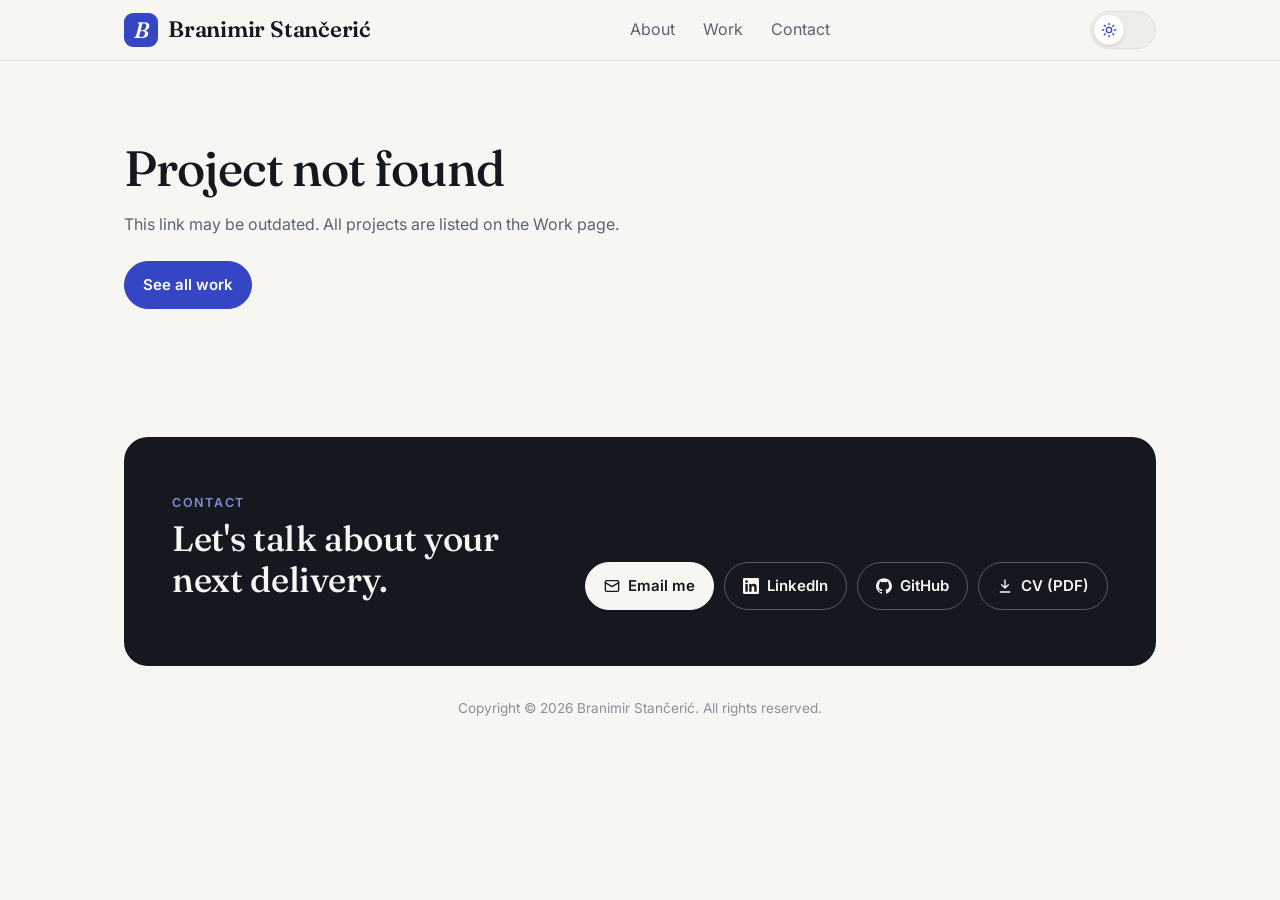
==== commit d5858cf2: "Add theme switch and logo badge Co-Authored-By: Claude Opus 5.5 <noreply@anthropic.com>" ====
--- a/case.html
+++ b/case.html
@@ -21,9 +21,9 @@
 
   <link rel="preconnect" href="https://fonts.googleapis.com" />
   <link rel="preconnect" href="https://fonts.gstatic.com" crossorigin />
-  <link href="https://fonts.googleapis.com/css2?family=Fraunces:opsz,wght@9..144,500;9..144,600&family=Inter:wght@400;500;600;700&display=swap" rel="stylesheet" />
+  <link href="https://fonts.googleapis.com/css2?family=Fraunces:ital,opsz,wght@0,9..144,500;0,9..144,600;1,9..144,600&family=Inter:wght@400;500;600;700&display=swap" rel="stylesheet" />
   <!-- Bump ?v= whenever style.css or common.js changes, so browsers don't mix old and new files -->
-  <link rel="stylesheet" href="style.css?v=25" />
+  <link rel="stylesheet" href="style.css?v=26" />
 </head>
 
 <body>
@@ -33,16 +33,18 @@
   -->
   <header class="topbar">
     <div class="container topbar-inner">
-      <a class="brand" href="index.html" data-field="name">Branimir Stančerić</a>
+      <a class="brand" href="index.html"><span class="brand-mark" aria-hidden="true">B</span><span data-field="name">Branimir Stančerić</span></a>
       <nav class="nav" id="site-nav" aria-label="Primary navigation">
         <a href="index.html">About</a>
         <a href="work.html">Work</a>
         <a href="#contact">Contact</a>
       </nav>
       <div class="topbar-actions">
-        <button class="theme-btn" id="theme-btn" type="button" aria-label="Switch light or dark theme">
-          <svg class="icon-moon" viewBox="0 0 24 24" fill="none" stroke="currentColor" stroke-width="2" stroke-linecap="round" stroke-linejoin="round" aria-hidden="true"><path d="M21 12.8A9 9 0 1 1 11.2 3a7 7 0 0 0 9.8 9.8z"/></svg>
-          <svg class="icon-sun" viewBox="0 0 24 24" fill="none" stroke="currentColor" stroke-width="2" stroke-linecap="round" stroke-linejoin="round" aria-hidden="true"><circle cx="12" cy="12" r="4"/><path d="M12 2v2M12 20v2M4.9 4.9l1.4 1.4M17.7 17.7l1.4 1.4M2 12h2M20 12h2M4.9 19.1l1.4-1.4M17.7 6.3l1.4-1.4"/></svg>
+        <button class="theme-switch" id="theme-btn" type="button" role="switch" aria-checked="false" aria-label="Dark theme">
+          <span class="theme-knob" aria-hidden="true">
+            <svg class="icon-moon" viewBox="0 0 24 24" fill="none" stroke="currentColor" stroke-width="2" stroke-linecap="round" stroke-linejoin="round" aria-hidden="true"><path d="M21 12.8A9 9 0 1 1 11.2 3a7 7 0 0 0 9.8 9.8z"/></svg>
+            <svg class="icon-sun" viewBox="0 0 24 24" fill="none" stroke="currentColor" stroke-width="2" stroke-linecap="round" stroke-linejoin="round" aria-hidden="true"><circle cx="12" cy="12" r="4"/><path d="M12 2v2M12 20v2M4.9 4.9l1.4 1.4M17.7 17.7l1.4 1.4M2 12h2M20 12h2M4.9 19.1l1.4-1.4M17.7 6.3l1.4-1.4"/></svg>
+          </span>
         </button>
         <button class="menu-btn" id="menu-btn" type="button" aria-label="Open menu" aria-expanded="false" aria-controls="site-nav">
           <svg class="icon-menu" viewBox="0 0 24 24" fill="none" stroke="currentColor" stroke-width="2" stroke-linecap="round" aria-hidden="true"><path d="M4 7h16M4 12h16M4 17h16"/></svg>
@@ -72,7 +74,7 @@
     <div class="container">Copyright © <span id="year">2026</span> <span data-field="name">Branimir Stančerić</span>. All rights reserved.</div>
   </footer>
 
-  <script src="common.js?v=25"></script>
+  <script src="common.js?v=26"></script>
   <script>
     (function(){
       const { el, icon, ICONS, list, statFor, withJobLogos, caseId, caseUrl, caseMeta, load, fillFields, contactButtons, showError, asset } = window.Site;
--- a/style.css
+++ b/style.css
@@ -78,7 +78,11 @@
   justify-content: space-between;
   gap: 16px;
 }
+/* Logo: the favicon's italic "B" badge next to the name (the name is filled from Pages CMS) */
 .brand{
+  display: inline-flex;
+  align-items: center;
+  gap: 10px;
   font-family: var(--serif);
   font-weight: 600;
   font-size: 1.4rem;
@@ -86,7 +90,27 @@
   text-decoration: none;
   white-space: nowrap;
 }
-@media (max-width: 600px){ .brand{ font-size: 1.2rem; } }
+.brand-mark{
+  display: grid;
+  place-items: center;
+  width: 34px;
+  height: 34px;
+  border-radius: 9px;
+  background: var(--accent);
+  color: var(--accent-ink);
+  font-style: italic;
+  font-size: 1.4rem;
+  line-height: 1;
+  letter-spacing: 0;
+}
+@media (max-width: 600px){
+  .brand{ font-size: 1.2rem; gap: 8px; }
+  .brand-mark{ width: 30px; height: 30px; border-radius: 8px; font-size: 1.25rem; }
+}
+/* Very narrow phones: only the badge shows, the name stays for screen readers */
+@media (max-width: 359px){
+  .brand [data-field="name"]{ position: absolute; width: 1px; height: 1px; overflow: hidden; clip-path: inset(50%); }
+}
 .nav{
   display: flex;
   gap: 4px;
@@ -124,7 +148,7 @@
 .menu-btn .icon-close, .topbar.menu-open .menu-btn .icon-menu{ display: none; }
 .topbar.menu-open .menu-btn .icon-close{ display: block; }
 
-.theme-btn, .menu-btn{
+.menu-btn{
   border: 1px solid var(--hair);
   background: var(--paper);
   border-radius: var(--r-pill);
@@ -135,12 +159,47 @@
   cursor: pointer;
   transition: background-color var(--t);
 }
-.theme-btn:hover, .menu-btn:hover{ background: var(--sunken); }
-.theme-btn svg, .menu-btn svg{ width: 18px; height: 18px; }
+.menu-btn:hover{ background: var(--sunken); }
+.menu-btn svg{ width: 18px; height: 18px; }
 /* Menu button only on phones (after the shared button rule, so it wins) */
 .menu-btn{ display: none; }
 @media (max-width: 760px){ .menu-btn{ display: grid; } }
-[data-theme="dark"] .icon-moon, [data-theme="light"] .icon-sun{ display: none; }
+
+/* Theme switch: a pill track with a sliding knob; the knob shows the current theme (sun or moon) */
+.theme-switch{
+  position: relative;
+  width: 66px;
+  height: 38px;
+  padding: 0;
+  border: 1px solid var(--hair);
+  border-radius: var(--r-pill);
+  background: var(--sunken);
+  cursor: pointer;
+  transition: background-color var(--t), border-color var(--t);
+}
+.theme-switch:hover{ border-color: var(--faint); }
+.theme-switch:focus-visible{ border-radius: var(--r-pill); }
+.theme-knob{
+  position: absolute;
+  top: 3px;
+  left: 3px;
+  width: 30px;
+  height: 30px;
+  border-radius: 50%;
+  background: var(--paper);
+  color: var(--accent);
+  box-shadow: 0 1px 3px rgba(0,0,0,0.18);
+  display: grid;
+  place-items: center;
+  transition: transform 220ms ease-out;
+}
+.theme-knob svg{ width: 16px; height: 16px; }
+[data-theme="dark"] .theme-switch{ background: var(--accent-soft); }
+[data-theme="dark"] .theme-knob{ transform: translateX(28px); }
+[data-theme="dark"] .icon-sun, [data-theme="light"] .icon-moon{ display: none; }
+@media (prefers-reduced-motion: reduce){
+  .theme-switch, .theme-knob{ transition: none; }
+}
 
 /* Buttons */
 .btn{
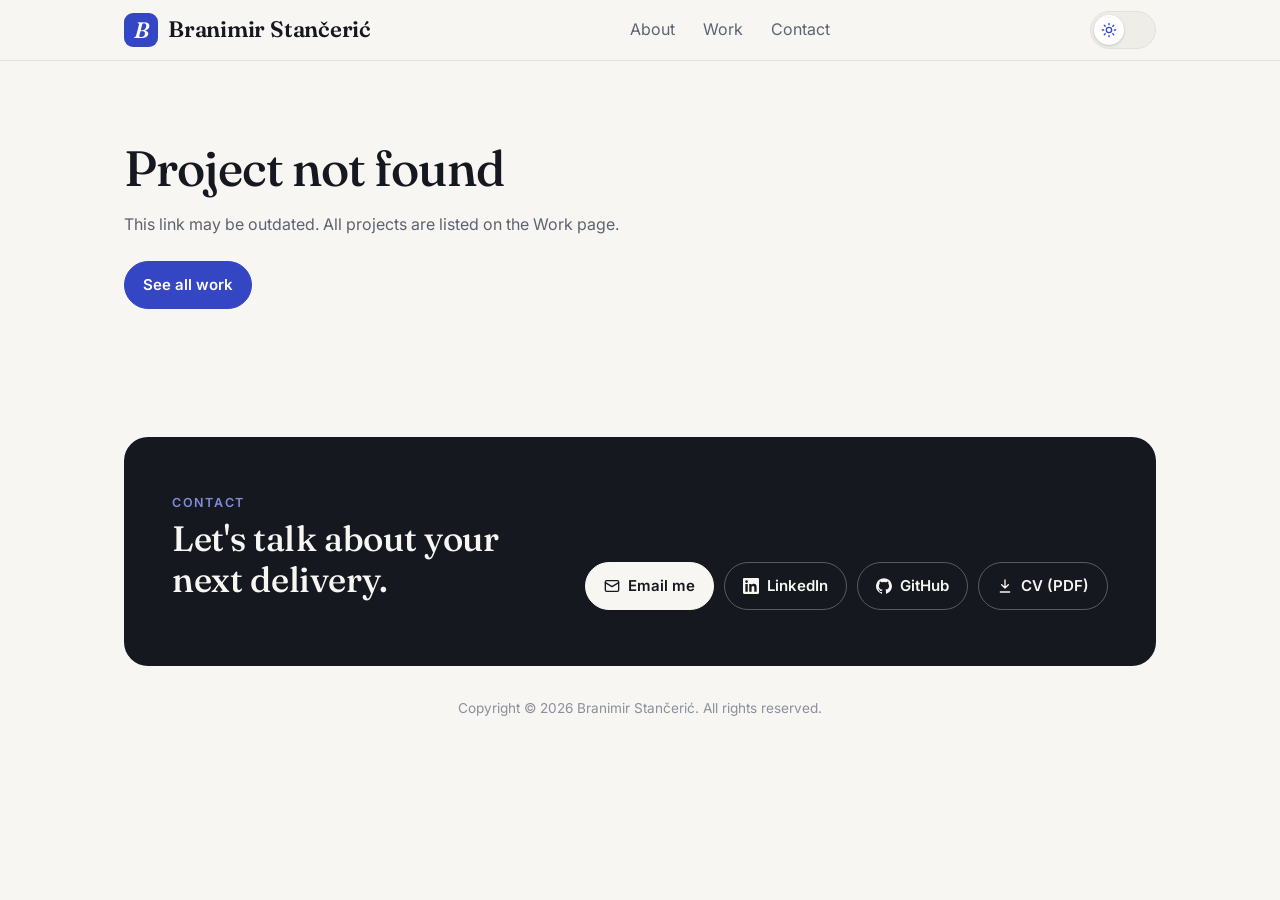
==== commit 69fa2ef0: "Add a social preview card and sharing tags Co-Authored-By: Claude Opus 5.5 <noreply@anthropic.com>" ====
--- a/case.html
+++ b/case.html
@@ -5,7 +5,12 @@
   <meta name="viewport" content="width=device-width, initial-scale=1" />
   <title>Branimir Stančerić</title>
   <meta name="description" content="A project by Branimir Stančerić, IT Project Manager and Delivery Manager." />
-  <meta property="og:image" content="https://branimirstanceric.github.io/cv/assets/profile.jpg" />
+  <meta property="og:type" content="website" />
+  <meta property="og:image" content="https://branimirstanceric.github.io/cv/assets/og-card.jpg" />
+  <meta property="og:image:width" content="1200" />
+  <meta property="og:image:height" content="630" />
+  <meta property="og:image:alt" content="Branimir Stančerić, IT Project Manager and Delivery Manager" />
+  <meta name="twitter:card" content="summary_large_image" />
   <link rel="icon" type="image/png" sizes="64x64" href="favicon.png" />
   <link rel="apple-touch-icon" href="apple-touch-icon.png" />
 
@@ -23,7 +28,7 @@
   <link rel="preconnect" href="https://fonts.gstatic.com" crossorigin />
   <link href="https://fonts.googleapis.com/css2?family=Fraunces:ital,opsz,wght@0,9..144,500;0,9..144,600;1,9..144,600&family=Inter:wght@400;500;600;700&display=swap" rel="stylesheet" />
   <!-- Bump ?v= whenever style.css or common.js changes, so browsers don't mix old and new files -->
-  <link rel="stylesheet" href="style.css?v=26" />
+  <link rel="stylesheet" href="style.css?v=27" />
 </head>
 
 <body>
@@ -74,7 +79,7 @@
     <div class="container">Copyright © <span id="year">2026</span> <span data-field="name">Branimir Stančerić</span>. All rights reserved.</div>
   </footer>
 
-  <script src="common.js?v=26"></script>
+  <script src="common.js?v=27"></script>
   <script>
     (function(){
       const { el, icon, ICONS, list, statFor, withJobLogos, caseId, caseUrl, caseMeta, load, fillFields, contactButtons, showError, asset } = window.Site;
--- a/style.css
+++ b/style.css
@@ -317,10 +317,11 @@
 .kicker{
   display: inline-flex;
   align-items: center;
-  gap: 8px;
-  font-size: 0.85rem;
+  gap: 10px;
+  font-size: 1.05rem;
+  font-weight: 500;
   color: var(--muted);
-  margin-bottom: 20px;
+  margin-bottom: 18px;
 }
 .dot{
   width: 8px;
@@ -343,16 +344,18 @@
 }
 .hero-intro{
   font-size: 1.1rem;
+  line-height: 1.7;
   color: var(--muted);
-  max-width: 62ch;
+  max-width: 56ch;
   margin-bottom: 28px;
 }
-/* Small personal line (hobbies) under the intro */
+/* Small personal line (hobbies) under the intro, a little apart from it */
 .hero-note{
   font-size: 1rem;
+  line-height: 1.65;
   color: var(--faint);
-  max-width: 62ch;
-  margin: -14px 0 28px;
+  max-width: 60ch;
+  margin: -6px 0 32px;
 }
 .hero-actions{
   display: flex;
@@ -374,7 +377,7 @@
 /* A soft shadow lifts the letters off bright spots in the photo */
 .hero-photo .hero-content{ text-shadow: 0 1px 2px rgba(0,0,0,0.35), 0 2px 16px rgba(0,0,0,0.3); }
 .hero-photo .btn{ text-shadow: none; }
-.hero-photo .kicker{ color: rgba(255,255,255,0.86); }
+.hero-photo .kicker{ color: rgba(255,255,255,0.92); }
 .hero-photo .hero-title{ color: #fff; }
 .hero-photo .hero-title .accent{ color: #c3ccff; }
 .hero-photo .hero-intro{ color: rgba(255,255,255,0.92); }
@@ -414,7 +417,7 @@
     align-items: flex-start;
     padding-bottom: 22px;
   }
-  .hero-photo .kicker{ margin-bottom: 10px; }
+  .hero-photo .kicker{ margin-bottom: 10px; font-size: 0.95rem; }
   .hero-photo .hero-title{ margin-bottom: 0; }
   .hero-details{ padding-top: 28px; text-shadow: none; }
   .hero-photo .hero-intro{ color: var(--ink); }
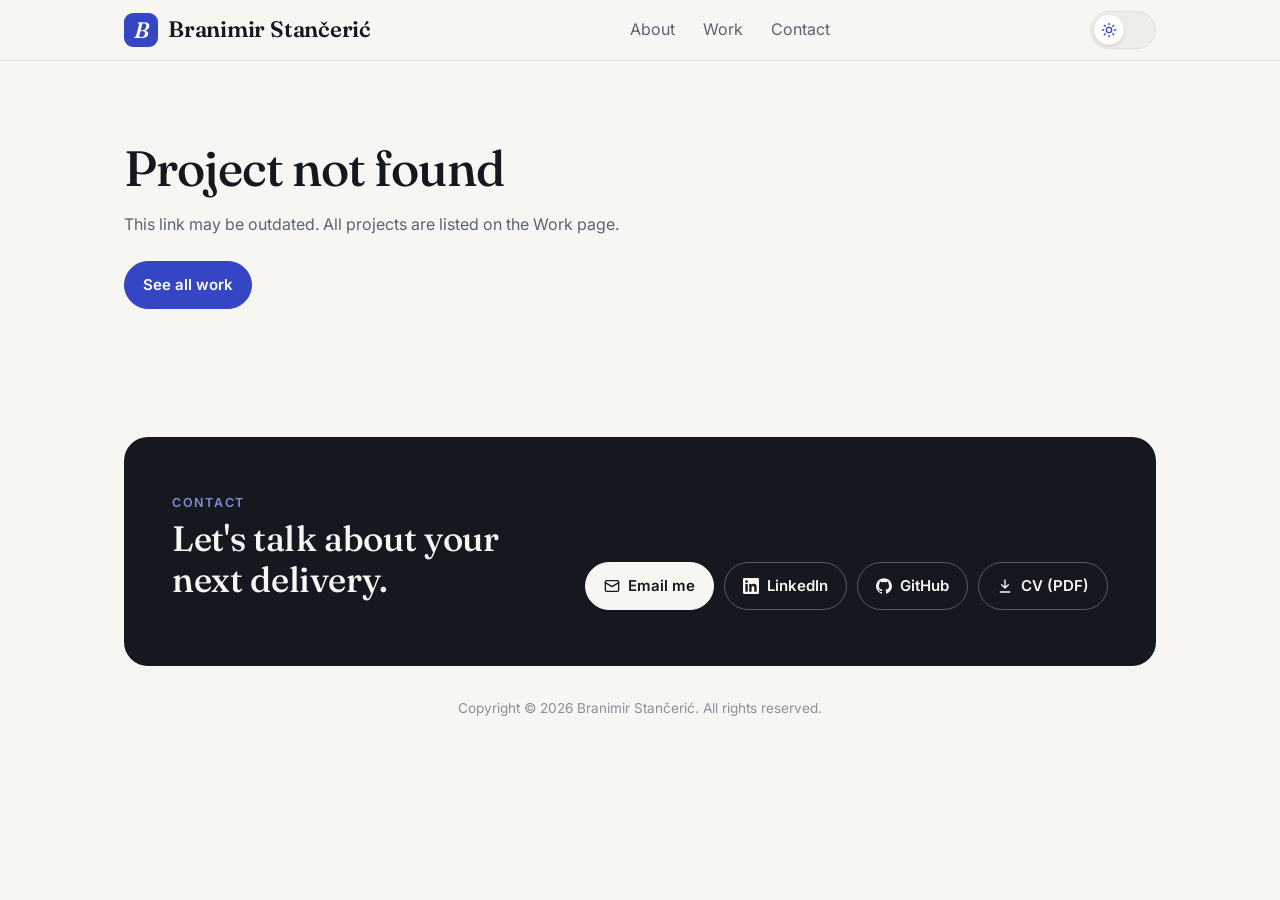
==== commit cb6c28c5: "Present the site AI-first with the new title Co-Authored-By: Claude Opus 5.5 <noreply@anthropic.com>" ====
--- a/case.html
+++ b/case.html
@@ -4,12 +4,12 @@
   <meta charset="utf-8" />
   <meta name="viewport" content="width=device-width, initial-scale=1" />
   <title>Branimir Stančerić</title>
-  <meta name="description" content="A project by Branimir Stančerić, IT Project Manager and Delivery Manager." />
+  <meta name="description" content="A project by Branimir Stančerić, AI Project Manager and Delivery Manager." />
   <meta property="og:type" content="website" />
   <meta property="og:image" content="https://branimirstanceric.github.io/cv/assets/og-card.jpg" />
   <meta property="og:image:width" content="1200" />
   <meta property="og:image:height" content="630" />
-  <meta property="og:image:alt" content="Branimir Stančerić, IT Project Manager and Delivery Manager" />
+  <meta property="og:image:alt" content="Branimir Stančerić, AI Project Manager and Delivery Manager" />
   <meta name="twitter:card" content="summary_large_image" />
   <link rel="icon" type="image/png" sizes="64x64" href="favicon.png" />
   <link rel="apple-touch-icon" href="apple-touch-icon.png" />
@@ -28,7 +28,7 @@
   <link rel="preconnect" href="https://fonts.gstatic.com" crossorigin />
   <link href="https://fonts.googleapis.com/css2?family=Fraunces:ital,opsz,wght@0,9..144,500;0,9..144,600;1,9..144,600&family=Inter:wght@400;500;600;700&display=swap" rel="stylesheet" />
   <!-- Bump ?v= whenever style.css or common.js changes, so browsers don't mix old and new files -->
-  <link rel="stylesheet" href="style.css?v=27" />
+  <link rel="stylesheet" href="style.css?v=28" />
 </head>
 
 <body>
@@ -79,7 +79,7 @@
     <div class="container">Copyright © <span id="year">2026</span> <span data-field="name">Branimir Stančerić</span>. All rights reserved.</div>
   </footer>
 
-  <script src="common.js?v=27"></script>
+  <script src="common.js?v=28"></script>
   <script>
     (function(){
       const { el, icon, ICONS, list, statFor, withJobLogos, caseId, caseUrl, caseMeta, load, fillFields, contactButtons, showError, asset } = window.Site;
@@ -115,6 +115,7 @@
         const stat = statFor(c);
 
         if(c.summary) document.querySelector('meta[name="description"]').setAttribute('content', c.summary);
+        document.title = c.title + ' | Branimir Stančerić';
 
         const head = el('header', { class: 'cs-head' },
           caseMeta(c),
--- a/style.css
+++ b/style.css
@@ -317,12 +317,17 @@
 .kicker{
   display: inline-flex;
   align-items: center;
+  align-items: flex-start;
   gap: 10px;
   font-size: 1.05rem;
   font-weight: 500;
   color: var(--muted);
   margin-bottom: 18px;
 }
+/* The title's parts never break inside; a long title wraps only between them (after a "|") */
+.kicker-text{ text-wrap: balance; }
+.kicker-text span{ white-space: nowrap; }
+.kicker .dot{ flex: none; margin-top: calc(0.8em - 4px); }
 .dot{
   width: 8px;
   height: 8px;
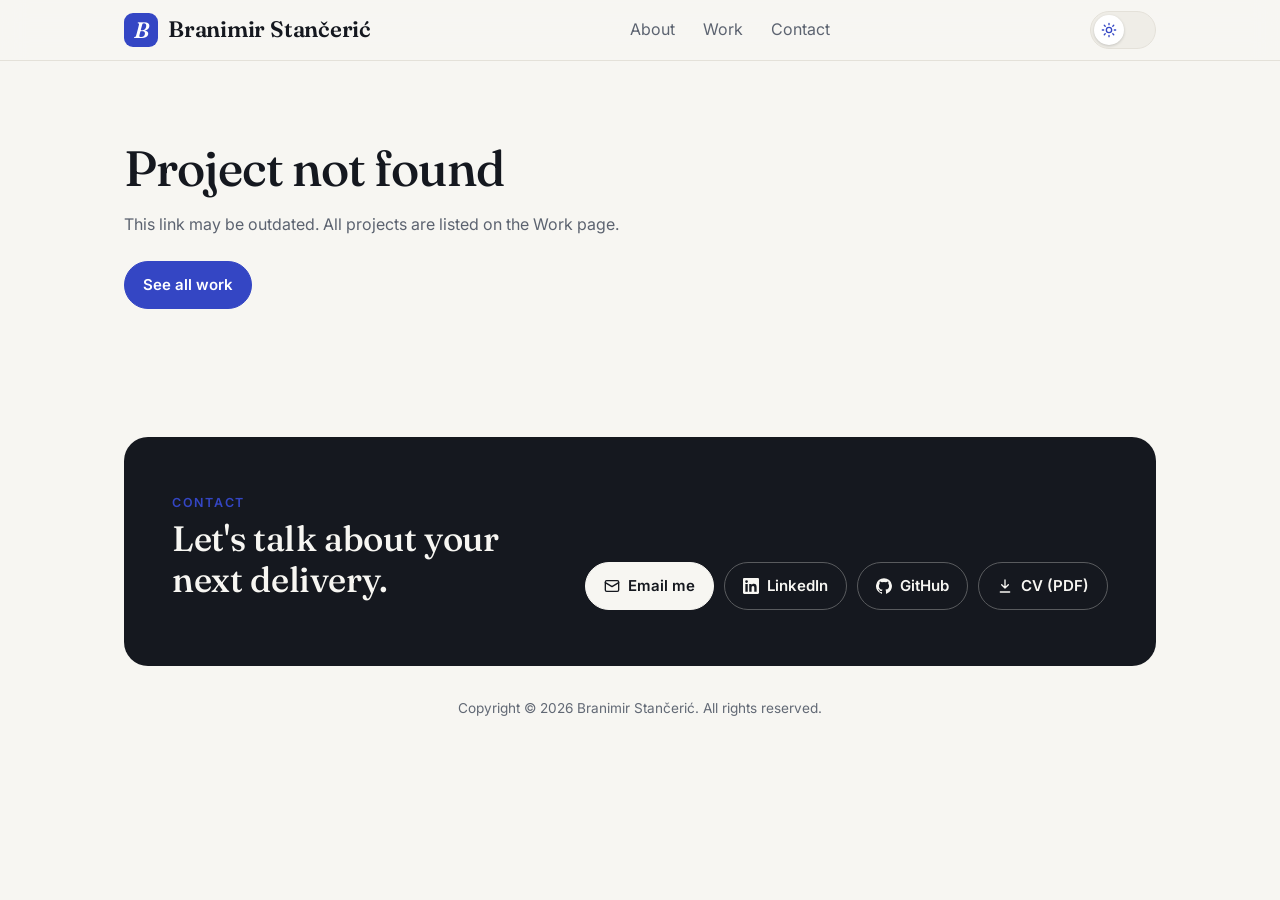
==== commit d61512d6: "Clean up leftovers: contrast, 404 page, CMS help text Co-Authored-By: Claude Fable 5.2 <noreply@anth" ====
--- a/case.html
+++ b/case.html
@@ -28,7 +28,7 @@
   <link rel="preconnect" href="https://fonts.gstatic.com" crossorigin />
   <link href="https://fonts.googleapis.com/css2?family=Fraunces:ital,opsz,wght@0,9..144,500;0,9..144,600;1,9..144,600&family=Inter:wght@400;500;600;700&display=swap" rel="stylesheet" />
   <!-- Bump ?v= whenever style.css or common.js changes, so browsers don't mix old and new files -->
-  <link rel="stylesheet" href="style.css?v=28" />
+  <link rel="stylesheet" href="style.css?v=29" />
 </head>
 
 <body>
@@ -79,7 +79,7 @@
     <div class="container">Copyright © <span id="year">2026</span> <span data-field="name">Branimir Stančerić</span>. All rights reserved.</div>
   </footer>
 
-  <script src="common.js?v=28"></script>
+  <script src="common.js?v=29"></script>
   <script>
     (function(){
       const { el, icon, ICONS, list, statFor, withJobLogos, caseId, caseUrl, caseMeta, load, fillFields, contactButtons, showError, asset } = window.Site;
--- a/style.css
+++ b/style.css
@@ -6,7 +6,7 @@
   --sunken: #efede7;
   --ink: #15181f;
   --muted: #5c6370;
-  --faint: #8a909b;
+  --faint: #626975;
   --hair: #e4e1d9;
 
   --accent: #3446c4;
@@ -30,7 +30,7 @@
   --sunken: #13161b;
   --ink: #eceef2;
   --muted: #a2a8b3;
-  --faint: #767d89;
+  --faint: #8a919d;
   --hair: #272b33;
 
   --accent: #8fa0ff;
@@ -1011,7 +1011,7 @@
   align-items: end;
 }
 .contact .section-title{ color: var(--bg); margin-bottom: 10px; }
-.contact p{ color: color-mix(in srgb, var(--bg) 70%, var(--ink)); max-width: 52ch; }
+.contact p:empty{ display: none; } color-mix(in srgb, var(--bg) 70%, var(--ink)); max-width: 52ch; }
 .contact .eyebrow{ color: color-mix(in srgb, var(--accent) 60%, var(--bg)); }
 .contact-links{ display: flex; flex-wrap: wrap; gap: 10px; }
 .contact .btn{
